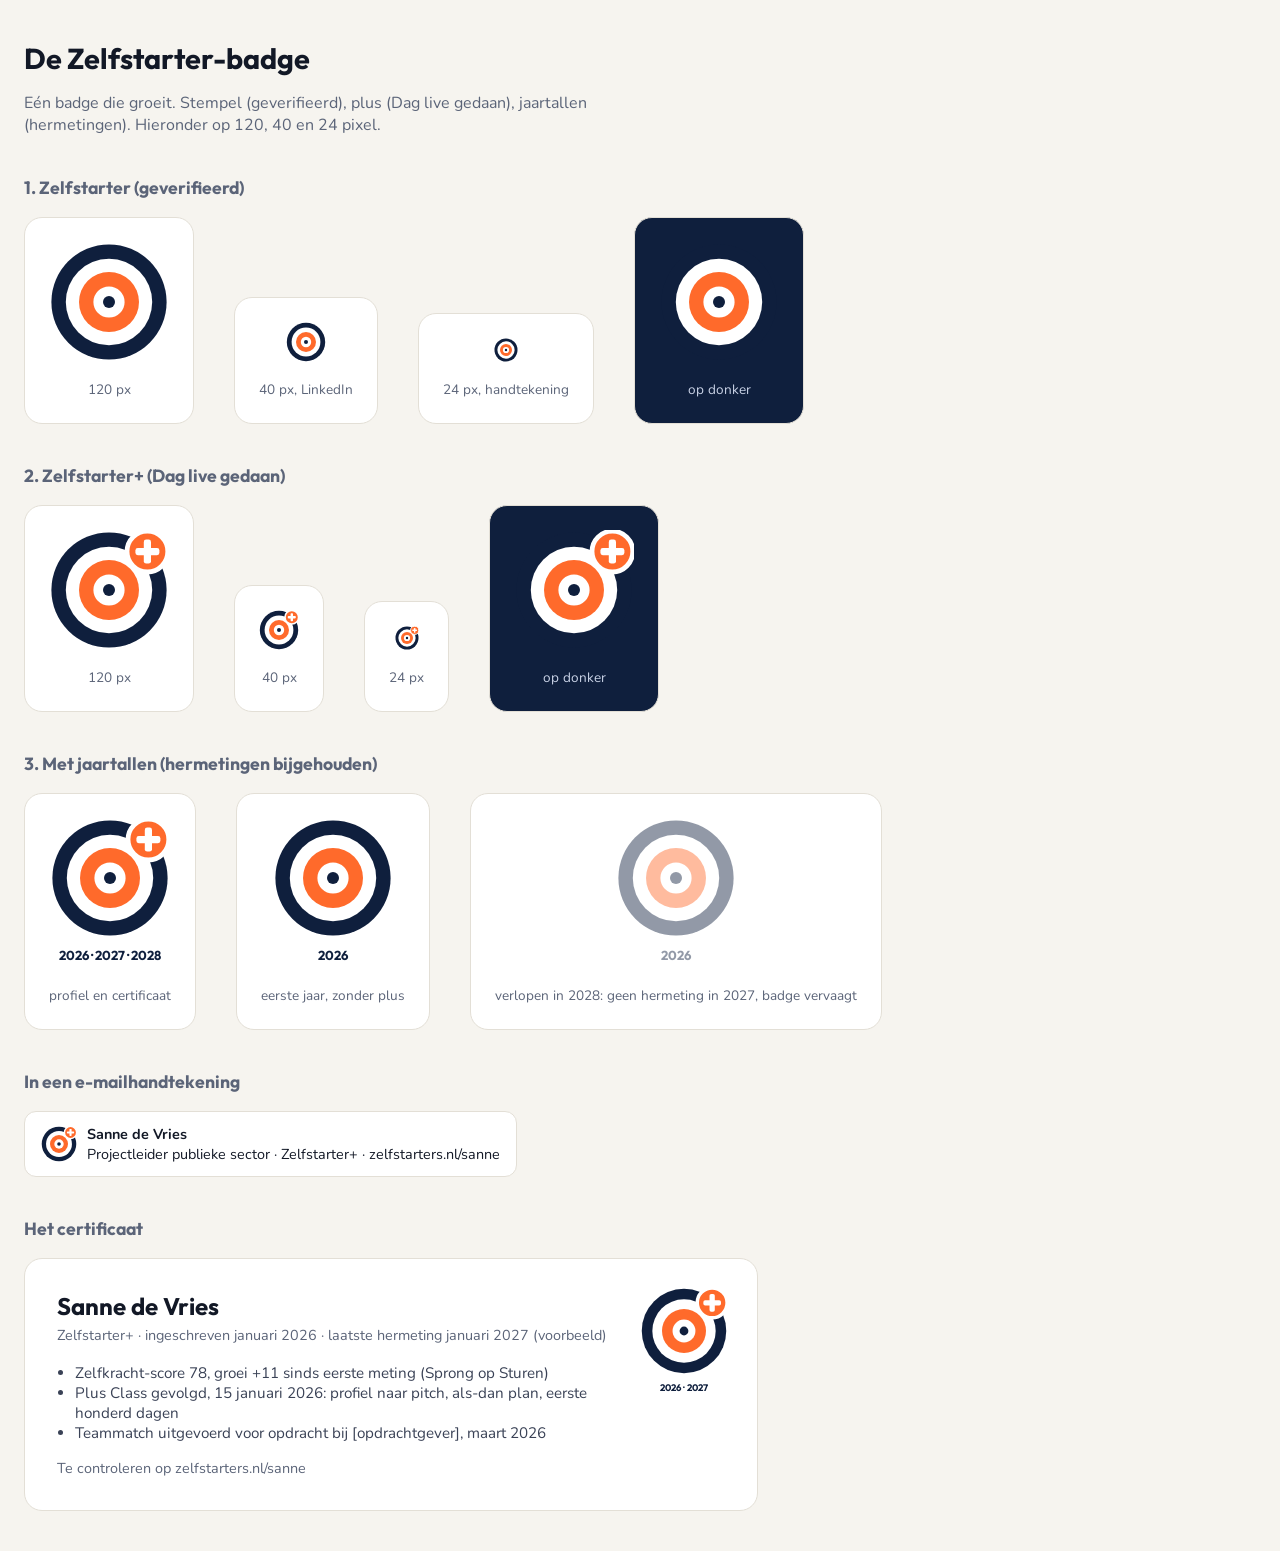
==== badge.html @ 33201c84 "Zelfstarters site: landingspagina, badge en partnerstijl Co-Authored-By: Claude Fable 5.1 <noreply@a" ====
<!doctype html>
<html lang="nl"><head><meta charset="utf-8"><title>Zelfstarter badge</title>
<link href="https://fonts.googleapis.com/css2?family=Outfit:wght@700;800&family=Nunito:wght@400;600;700&display=swap" rel="stylesheet">
<style>
body{font-family:Nunito,system-ui,sans-serif;background:#f6f4ef;color:#121826;margin:0;padding:40px 24px}
h1,h2{font-family:Outfit,sans-serif;margin:0 0 .4em}h1{font-size:1.8rem}h2{font-size:1.1rem;color:#5b6478;font-weight:700;margin-top:40px}
.row{display:flex;gap:40px;flex-wrap:wrap;align-items:flex-end;margin-top:18px}
.card{background:#fff;border-radius:18px;padding:24px;text-align:center;border:1px solid #e3dfd6}
.card p{margin:12px 0 0;font-size:.85rem;color:#5b6478}
.dark{background:#0f1f3d;color:#fff}.dark p{color:#c9d2e6}
.sig{display:flex;align-items:center;gap:10px;background:#fff;border:1px solid #e3dfd6;border-radius:12px;padding:12px 16px;font-size:.9rem}
.sig b{display:block}
.cert{background:#fff;border:1px solid #e3dfd6;border-radius:18px;padding:32px 140px 32px 32px;max-width:560px;margin-top:18px;position:relative}
.cert h3{font-family:Outfit,sans-serif;font-size:1.5rem;margin:0 0 4px}
.cert .m{color:#5b6478;font-size:.9rem}
.cert ul{padding-left:18px;color:#3a4256;font-size:.95rem}
.cert svg{position:absolute;right:28px;top:28px}
</style></head><body>
<h1>De Zelfstarter-badge</h1>
<p style="color:#5b6478;max-width:640px">Eén badge die groeit. Stempel (geverifieerd), plus (Dag live gedaan), jaartallen (hermetingen). Hieronder op 120, 40 en 24 pixel.</p>

<svg width="0" height="0" style="position:absolute">
  <defs>
    <symbol id="rings" viewBox="0 0 100 100">
      <circle cx="50" cy="50" r="48" fill="#0f1f3d"/>
      <circle cx="50" cy="50" r="36" fill="#fff"/>
      <circle cx="50" cy="50" r="25" fill="#ff6a2b"/>
      <circle cx="50" cy="50" r="13" fill="#fff"/>
      <circle cx="50" cy="50" r="5" fill="#0f1f3d"/>
    </symbol>
    <symbol id="plus" viewBox="0 0 100 100">
      <circle cx="82" cy="18" r="17" fill="#ff6a2b" stroke="#fff" stroke-width="4"/>
      <rect x="79" y="8" width="6" height="20" rx="2" fill="#fff"/>
      <rect x="72" y="15" width="20" height="6" rx="2" fill="#fff"/>
    </symbol>
  </defs>
</svg>

<h2>1. Zelfstarter (geverifieerd)</h2>
<div class="row">
  <div class="card"><svg width="120" height="120"><use href="#rings"/></svg><p>120 px</p></div>
  <div class="card"><svg width="40" height="40"><use href="#rings"/></svg><p>40 px, LinkedIn</p></div>
  <div class="card"><svg width="24" height="24"><use href="#rings"/></svg><p>24 px, handtekening</p></div>
  <div class="card dark"><svg width="120" height="120"><use href="#rings"/></svg><p>op donker</p></div>
</div>

<h2>2. Zelfstarter+ (Dag live gedaan)</h2>
<div class="row">
  <div class="card"><svg width="120" height="120"><use href="#rings"/><use href="#plus"/></svg><p>120 px</p></div>
  <div class="card"><svg width="40" height="40"><use href="#rings"/><use href="#plus"/></svg><p>40 px</p></div>
  <div class="card"><svg width="24" height="24"><use href="#rings"/><use href="#plus"/></svg><p>24 px</p></div>
  <div class="card dark"><svg width="120" height="120"><use href="#rings"/><use href="#plus"/></svg><p>op donker</p></div>
</div>

<h2>3. Met jaartallen (hermetingen bijgehouden)</h2>
<div class="row">
  <div class="card">
    <svg width="120" height="150" viewBox="0 0 120 150"><use href="#rings" width="120" height="120"/><use href="#plus" width="120" height="120"/>
      <text x="60" y="142" text-anchor="middle" font-family="Outfit" font-weight="700" font-size="13" fill="#0f1f3d">2026 · 2027 · 2028</text></svg>
    <p>profiel en certificaat</p></div>
  <div class="card">
    <svg width="120" height="150" viewBox="0 0 120 150"><use href="#rings" width="120" height="120"/>
      <text x="60" y="142" text-anchor="middle" font-family="Outfit" font-weight="700" font-size="13" fill="#0f1f3d">2026</text></svg>
    <p>eerste jaar, zonder plus</p></div>
  <div class="card">
    <svg width="120" height="150" viewBox="0 0 120 150" opacity=".45"><use href="#rings" width="120" height="120"/>
      <text x="60" y="142" text-anchor="middle" font-family="Outfit" font-weight="700" font-size="13" fill="#0f1f3d">2026</text></svg>
    <p>verlopen in 2028: geen hermeting in 2027, badge vervaagt</p></div>
</div>

<h2>In een e-mailhandtekening</h2>
<div class="row">
  <div class="sig"><svg width="36" height="36"><use href="#rings"/><use href="#plus"/></svg><div><b>Sanne de Vries</b>Projectleider publieke sector · Zelfstarter+ · zelfstarters.nl/sanne</div></div>
</div>

<h2>Het certificaat</h2>
<div class="cert">
  <svg width="90" height="110" viewBox="0 0 120 150"><use href="#rings" width="120" height="120"/><use href="#plus" width="120" height="120"/>
    <text x="60" y="142" text-anchor="middle" font-family="Outfit" font-weight="700" font-size="13" fill="#0f1f3d">2026 · 2027</text></svg>
  <h3>Sanne de Vries</h3>
  <div class="m">Zelfstarter+ · ingeschreven januari 2026 · laatste hermeting januari 2027 (voorbeeld)</div>
  <ul style="margin-top:18px">
    <li>Zelfkracht-score 78, groei +11 sinds eerste meting (Sprong op Sturen)</li>
    <li>Plus Class gevolgd, 15 januari 2026: profiel naar pitch, als-dan plan, eerste honderd dagen</li>
    <li>Teammatch uitgevoerd voor opdracht bij [opdrachtgever], maart 2026</li>
  </ul>
  <div class="m" style="margin-top:14px">Te controleren op zelfstarters.nl/sanne</div>
</div>
</body></html>
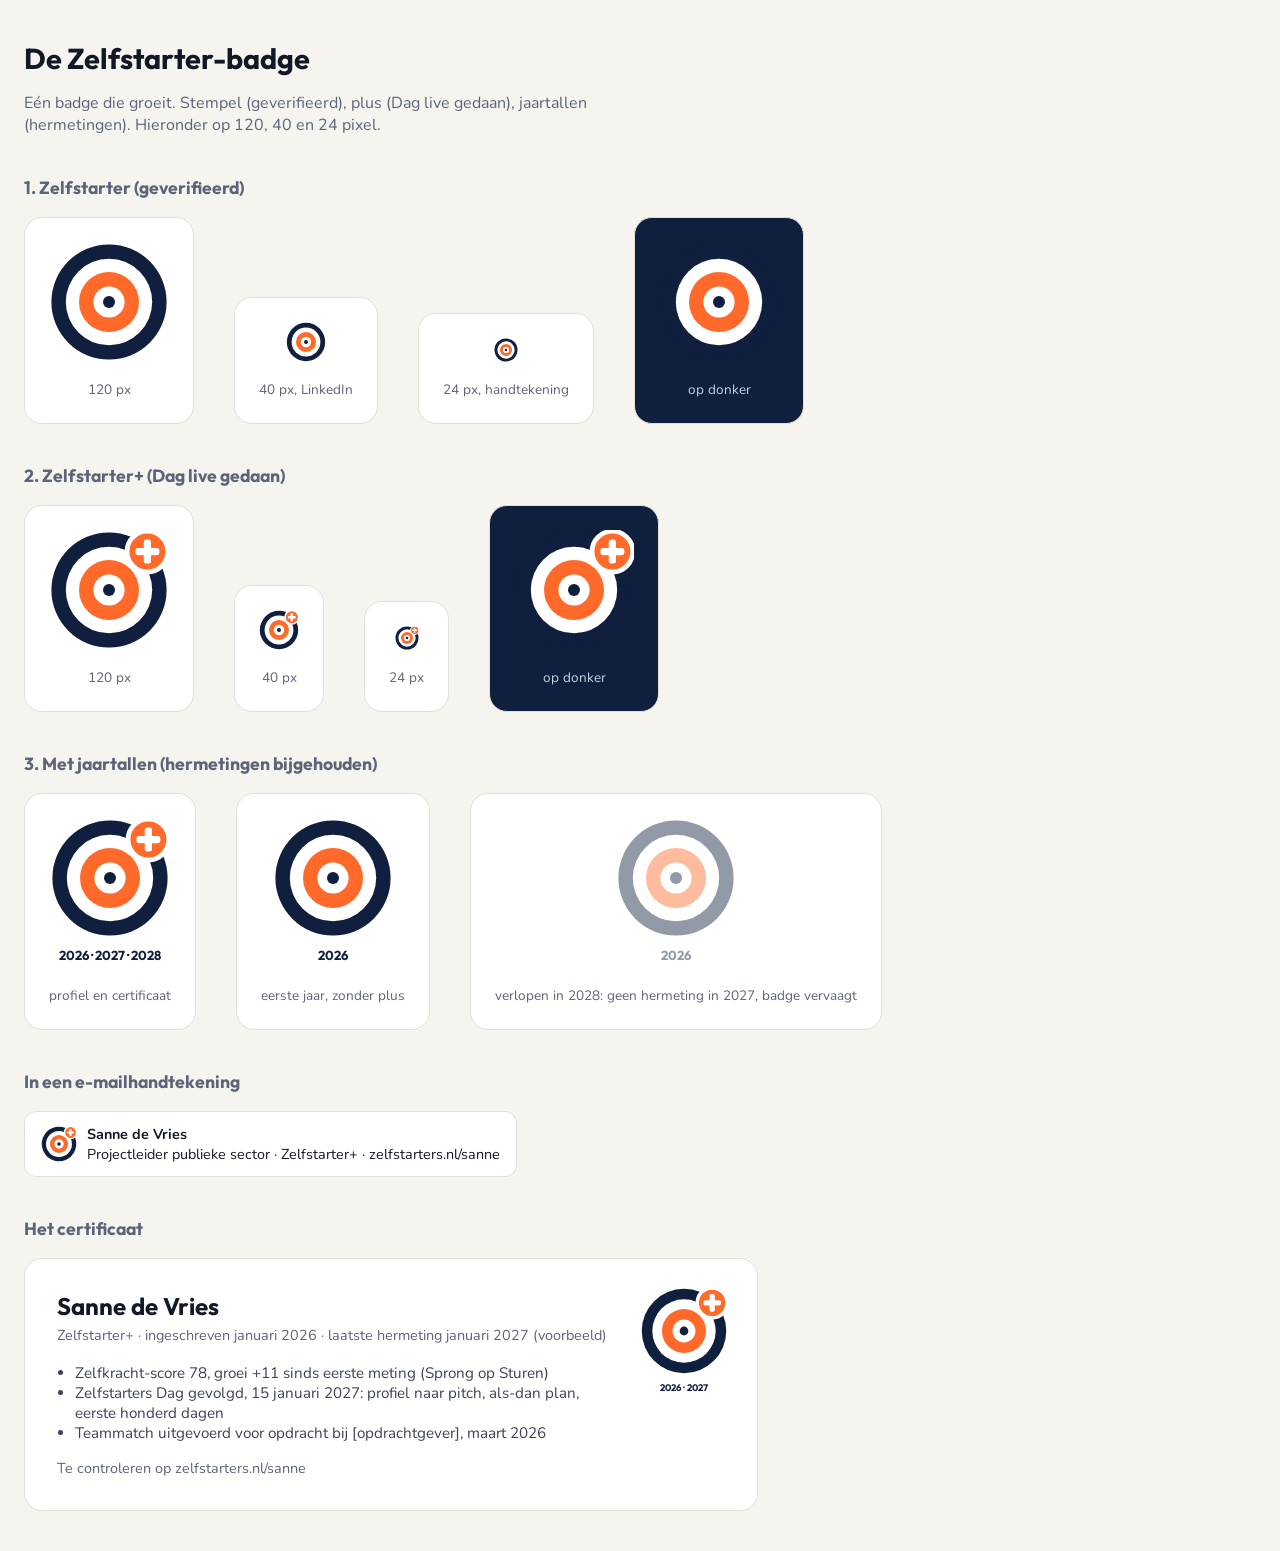
==== commit db95258a: "De Zelfstarters Dag op de site: twee knoppen, zelfstandig en loondienst, Plus Class vervangen Co-Aut" ====
--- a/badge.html
+++ b/badge.html
@@ -81,7 +81,7 @@
   <div class="m">Zelfstarter+ · ingeschreven januari 2026 · laatste hermeting januari 2027 (voorbeeld)</div>
   <ul style="margin-top:18px">
     <li>Zelfkracht-score 78, groei +11 sinds eerste meting (Sprong op Sturen)</li>
-    <li>Plus Class gevolgd, 15 januari 2026: profiel naar pitch, als-dan plan, eerste honderd dagen</li>
+    <li>Zelfstarters Dag gevolgd, 15 januari 2027: profiel naar pitch, als-dan plan, eerste honderd dagen</li>
     <li>Teammatch uitgevoerd voor opdracht bij [opdrachtgever], maart 2026</li>
   </ul>
   <div class="m" style="margin-top:14px">Te controleren op zelfstarters.nl/sanne</div>
